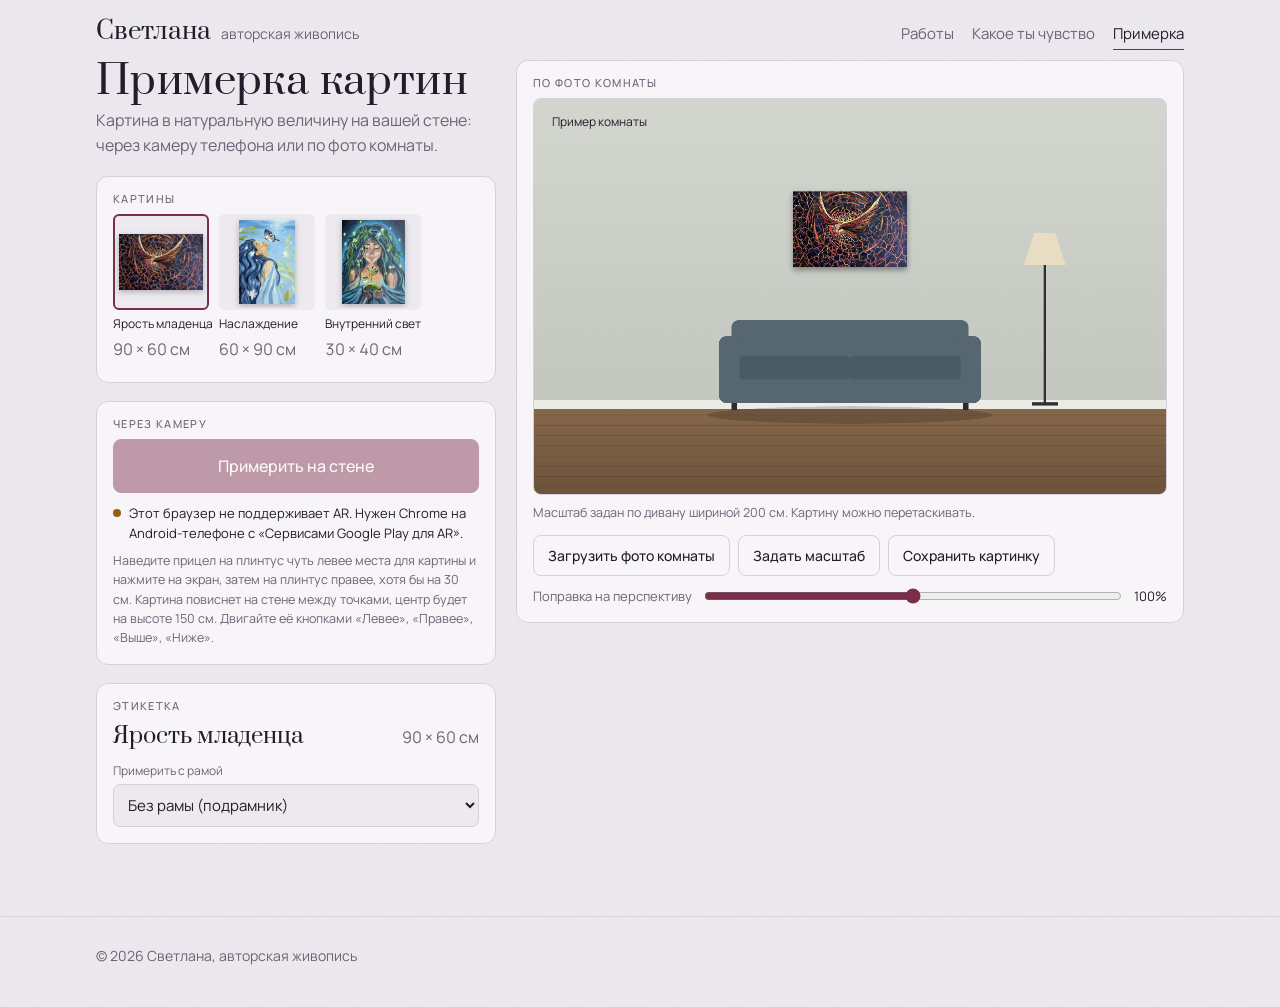
==== fit/index.html @ 1676d7b5 "Многостраничный сайт: главная, работы, страницы работ, опрос и примерка Co-Authored-By: Claude Opus " ====
<!doctype html>
<html lang="ru">
<head>
<meta charset="utf-8">
<meta name="viewport" content="width=device-width, initial-scale=1, viewport-fit=cover">
<title>Примерить картину у себя на стене</title>
<meta name="description" content="Картина в натуральную величину у тебя дома: через камеру телефона или на фото комнаты.">
<link rel="canonical" href="https://svtrubl.github.io/primerka/fit/">
<meta property="og:type" content="website">
<meta property="og:site_name" content="Светлана — авторская живопись">
<meta property="og:locale" content="ru_RU">
<meta property="og:title" content="Примерить картину у себя на стене">
<meta property="og:description" content="Картина в натуральную величину у тебя дома: через камеру телефона или на фото комнаты.">
<meta property="og:url" content="https://svtrubl.github.io/primerka/fit/">
<meta property="og:image" content="https://svtrubl.github.io/primerka/img/og/fit.jpg">
<meta property="og:image:width" content="1200">
<meta property="og:image:height" content="630">
<meta name="twitter:card" content="summary_large_image">
<meta name="theme-color" content="#ECE9EF" media="(prefers-color-scheme: light)">
<meta name="theme-color" content="#16131B" media="(prefers-color-scheme: dark)">
<link rel="icon" href="../assets/icon.svg" type="image/svg+xml">
<link rel="preconnect" href="https://fonts.googleapis.com">
<link rel="preconnect" href="https://fonts.gstatic.com" crossorigin>
<link rel="stylesheet" href="https://fonts.googleapis.com/css2?family=Prata&family=Manrope:wght@400;500;600&display=swap">
<link rel="stylesheet" href="../assets/style.css">
<link rel="stylesheet" href="../assets/fit.css">
<script>window.SITE = {"contact": "", "short": "ссылка в профиле художника"};</script>
<script src="../assets/fit.js" defer></script>
</head>
<body>
<header class="site-head">
  <div class="wrap">
    <a class="logo" href="../"><b>Светлана</b><span>авторская живопись</span></a>
    <nav class="nav" aria-label="Разделы"><a href="../works/">Работы</a><a href="../mood/">Какое ты чувство</a><a href="../fit/" aria-current="page">Примерка</a></nav>
  </div>
</header>
<main class="wrap fit-page">
<div class="chrome-bar" id="chromeBar" hidden>
  <p>Примерка через камеру работает только в Chrome.</p>
  <div class="row">
    <a class="btn primary" id="chromeLink" href="#">Открыть в Chrome</a>
    <button class="btn" type="button" id="copyLink">Скопировать адрес</button>
  </div>
  <p class="note" id="siteAddr"></p>
</div>
<div class="app">
  <div class="col">
    <div class="fit-intro">
      <h1>Примерка картин</h1>
      <p>Картина в натуральную величину на вашей стене: через камеру телефона или по фото комнаты.</p>
    </div>

    <section class="panel" aria-labelledby="h-works">
      <h2 class="eyebrow" id="h-works">Картины</h2>
      <div class="strip" id="strip"></div>
    </section>

    <section class="panel" aria-labelledby="h-ar">
      <h2 class="eyebrow" id="h-ar">Через камеру</h2>
      <button class="btn primary big" id="arStart" disabled>Примерить на стене</button>
      <p class="status" id="arStatus" data-state="">Проверяю, поддерживает ли телефон примерку через камеру…</p>
      <p class="note">Наведите прицел на плинтус чуть левее места для картины и нажмите на экран, затем на плинтус правее, хотя бы на 30 см. Картина повиснет на стене между точками, центр будет на высоте 150 см. Двигайте её кнопками «Левее», «Правее», «Выше», «Ниже».</p>
    </section>

    <section class="panel label" aria-labelledby="h-label">
      <h2 class="eyebrow" id="h-label" style="margin:0">Этикетка</h2>
      <div class="title-row">
        <p class="lbl-name" id="lblName"></p>
        <span class="outer" id="outerSize"></span>
      </div>
      <label class="f">Примерить с рамой<select id="pFrame"></select></label>
    </section>
  </div>

  <div class="col col-r">
    <section class="panel" aria-labelledby="h-photo">
      <h2 class="eyebrow" id="h-photo">По фото комнаты</h2>
      <div class="stage">
        <canvas id="photoCanvas" width="1600" height="1000" aria-label="Фото комнаты с картиной. Перетащите картину пальцем или мышью."></canvas>
        <span class="badge" id="roomBadge">Пример комнаты</span>
      </div>
      <p class="note" id="scaleNote"></p>
      <div class="tools">
        <div class="row">
          <label class="btn" for="roomFile">Загрузить фото комнаты</label>
          <input type="file" id="roomFile" accept="image/*">
          <button class="btn" id="calibBtn">Задать масштаб</button>
          <button class="btn ghost" id="saveBtn">Сохранить картинку</button>
        </div>
        <form id="calibForm" hidden>
          <label class="f">Расстояние между отметками, см<input type="number" id="calibCm" min="1" step="1" inputmode="decimal" placeholder="например, 80"></label>
          <button class="btn primary" type="submit">Применить</button>
          <button class="btn ghost" type="button" id="calibCancel">Отмена</button>
        </form>
        <div class="slider"><span>Поправка на перспективу</span><input type="range" id="fine" min="50" max="150" value="100"><output id="fineOut">100%</output></div>
      </div>
    </section>
  </div>
</div>

<div id="xrOverlay" hidden>
  <div id="xrAim" aria-hidden="true"></div>
  <div id="xrFlash" role="status" hidden></div>
  <div class="xr-top">
    <div class="xr-hint" id="xrHint">Ищу пол…</div>
    <button class="xr-btn" id="xrExit">Выйти</button>
  </div>
  <div class="xr-panel" id="xrPanel">
    <div class="xr-info" id="xrInfo"></div>
    <div class="xr-steps">
      <span class="xr-step" id="xrStep1" data-s="current"><i>1</i> Точка на плинтусе</span>
      <span class="xr-step" id="xrStep2" data-s="todo"><i>2</i> Вторая точка</span>
    </div>
    <div class="xr-strip" id="xrStrip"></div>
    <div class="xr-actions">
      <button class="xr-btn" id="xrLeft">← Левее</button>
      <button class="xr-btn" id="xrRight">Правее →</button>
      <button class="xr-btn" id="xrUp">↑ Выше</button>
      <button class="xr-btn" id="xrDown">↓ Ниже</button>
    </div>
    <button class="xr-btn" id="xrReset">Поставить точки заново</button>
  </div>
</div>

</main>
<footer class="site-foot">
  <div class="wrap">
    <span>© 2026 Светлана, авторская живопись</span>
    
  </div>
</footer>
</body>
</html>
---- assets/style.css ----
/* Общий стиль сайта «Светлана — авторская живопись».
   Стена галереи: приглушённый серо-сиреневый фон, краплак как единственный акцент,
   Prata для заголовков, Manrope для текста. Картины везде показаны в одном масштабе. */
:root{
  --bg:#ECE9EF; --surface:#F7F5F8; --paper:#F7F5F8; --ink:#221D2A; --muted:#6B6475; --line:#D6D0DC;
  --accent:#7B2D4A; --accent-ink:#FFFFFF; --accent-soft:#F1E3E9;
  --wall-top:#DDD8E0; --wall-bottom:#D2CCD6; --plinth:#F4F2F6; --floor:#8A6B52;
  --ok:#2F7A55; --off:#9A5B17;
  --f-display:"Prata",Georgia,serif;
  --f-body:"Manrope","Segoe UI",system-ui,-apple-system,Roboto,sans-serif;
  --r:12px;
  --gutter:max(16px,env(safe-area-inset-left,0px));
  --max:1120px;
  color-scheme:light;
}
@media (prefers-color-scheme: dark){:root:not([data-theme="light"]){
  --bg:#16131B; --surface:#201C27; --paper:#201C27; --ink:#EDE8F2; --muted:#A79FB2; --line:#3A3442;
  --accent:#D07A98; --accent-ink:#1A0F15; --accent-soft:#3A2230;
  --wall-top:#26212D; --wall-bottom:#1F1B25; --plinth:#35303D; --floor:#4A3A2E;
  --ok:#6FCB93; --off:#E2A35C; color-scheme:dark}}
:root[data-theme="dark"]{
  --bg:#16131B; --surface:#201C27; --paper:#201C27; --ink:#EDE8F2; --muted:#A79FB2; --line:#3A3442;
  --accent:#D07A98; --accent-ink:#1A0F15; --accent-soft:#3A2230;
  --wall-top:#26212D; --wall-bottom:#1F1B25; --plinth:#35303D; --floor:#4A3A2E;
  --ok:#6FCB93; --off:#E2A35C; color-scheme:dark}

*{box-sizing:border-box}
[hidden]{display:none!important}
html{-webkit-text-size-adjust:100%}
body{margin:0;background:var(--bg);color:var(--ink);font:16px/1.55 var(--f-body);
  /* фактура холста: едва заметное зерно */
  background-image:url("data:image/svg+xml,%3Csvg xmlns='http://www.w3.org/2000/svg' width='160' height='160'%3E%3Cfilter id='n'%3E%3CfeTurbulence type='fractalNoise' baseFrequency='.9' numOctaves='2' stitchTiles='stitch'/%3E%3CfeColorMatrix values='0 0 0 0 .5 0 0 0 0 .45 0 0 0 0 .55 0 0 0 .06 0'/%3E%3C/filter%3E%3Crect width='100%25' height='100%25' filter='url(%23n)'/%3E%3C/svg%3E");}
img{max-width:100%}
a{color:inherit}
:focus-visible{outline:2px solid var(--accent);outline-offset:3px}
.wrap{max-width:var(--max);margin:0 auto;padding-inline:var(--gutter)}

/* ---------- шапка ---------- */
.site-head{padding-block:18px 10px}
.site-head .wrap{display:flex;align-items:baseline;justify-content:space-between;gap:12px 24px;flex-wrap:wrap}
.logo{text-decoration:none;display:flex;align-items:baseline;gap:10px;flex-wrap:wrap}
.logo b{font:400 24px/1 var(--f-display)}
.logo span{font-size:14px;color:var(--muted)}
.nav{display:flex;gap:4px 18px;flex-wrap:wrap;font-size:15px}
.nav a{text-decoration:none;color:var(--muted);padding:4px 0;border-bottom:1.5px solid transparent}
.nav a:hover{color:var(--ink)}
.nav a[aria-current="page"]{color:var(--ink);border-bottom-color:var(--accent)}

/* ---------- подвал ---------- */
.site-foot{margin-top:72px;padding-block:28px 40px;border-top:1px solid var(--line);color:var(--muted);font-size:14px}
.site-foot .wrap{display:flex;justify-content:space-between;gap:12px 24px;flex-wrap:wrap}
.site-foot a{color:var(--ink)}
.contacts{display:flex;gap:16px;flex-wrap:wrap}

/* ---------- кнопки ---------- */
.button{display:inline-flex;align-items:center;justify-content:center;gap:8px;text-decoration:none;cursor:pointer;
  font:600 16px/1.2 var(--f-body);padding:14px 22px;border-radius:999px;border:0;background:var(--accent);color:var(--accent-ink)}
.button:hover{filter:brightness(1.08)}
.button.quiet{background:transparent;color:var(--ink);box-shadow:inset 0 0 0 1px var(--line)}
.button.quiet:hover{box-shadow:inset 0 0 0 1px var(--muted);filter:none}
.actions{display:flex;flex-wrap:wrap;gap:10px}

/* ---------- типографика ---------- */
h1,h2,h3{font-family:var(--f-display);font-weight:400;text-wrap:balance;margin:0}
.lead{font-size:clamp(17px,2.2vw,19px);color:var(--muted);max-width:52ch;margin:0}

/* ---------- стена: картины в одном масштабе ----------
   --k — пикселей на сантиметр. Ширина картины = w × --k, поэтому
   90 × 60 всегда втрое шире 30 × 40, на любом экране. */
.wall{--k:min(4px,calc((100vw - 64px) / 210));position:relative;
  background:linear-gradient(var(--wall-top),var(--wall-bottom));border-radius:4px;
  padding:clamp(28px,6vw,64px) clamp(16px,4vw,48px) 0;overflow:hidden}
.wall::after{content:"";display:block;height:14px;margin-inline:calc(-1 * clamp(16px,4vw,48px));
  background:var(--plinth);border-bottom:clamp(10px,2vw,18px) solid var(--floor)}
/* как в галерее: центры картин на одной высоте */
.hang{display:flex;align-items:center;justify-content:center;gap:calc(var(--k) * 16);flex-wrap:nowrap;
  padding-bottom:clamp(28px,5vw,56px)}
.piece{display:flex;flex-direction:column;gap:12px;text-decoration:none;color:inherit;flex:0 0 auto}
.piece .canvas{display:block;width:calc(var(--w) * var(--k));aspect-ratio:var(--w) / var(--h);
  box-shadow:0 1px 1px rgba(0,0,0,.18),0 calc(var(--k)*4) calc(var(--k)*6) calc(var(--k)*-2) rgba(20,10,30,.45);
  background:var(--line);overflow:hidden}
.piece .canvas img{display:block;width:100%;height:100%;object-fit:cover}
.piece:hover .canvas{outline:2px solid var(--accent);outline-offset:4px}
.tag{font-size:13px;line-height:1.35;color:var(--muted);max-width:calc(var(--w) * var(--k) + 40px)}
.tag b{display:block;font:400 15px/1.3 var(--f-display);color:var(--ink)}
.scale-note{font-size:13px;color:var(--muted);margin:10px 0 0}

@media (prefers-reduced-motion:reduce){*{transition:none!important;animation:none!important}}

/* на узком экране подписи под картинами на общей стене не помещаются: картины кликабельны и ведут на свои страницы */
@media (max-width:620px){
  .wall:not(.wall-big) .tag{display:none}
  .wall:not(.wall-big){--k:calc((100vw - 64px) / 200)}
}
---- assets/fit.css ----
/* Примерка картин: стили страницы /fit/ (перенесены из прежнего index.html без изменений логики) */
*{box-sizing:border-box}
[hidden]{display:none!important}
.chrome-bar{margin:0 0 16px;background:var(--accent-soft);border:1px solid var(--accent);border-radius:var(--r);padding:14px 16px;display:grid;gap:10px}
.chrome-bar p{margin:0;font-weight:500}
.chrome-bar .note{font-weight:400;overflow-wrap:anywhere}
a.btn{text-decoration:none}
.app{display:grid;gap:20px;grid-template-columns:minmax(0,1fr)}
@media (min-width:900px){.app{grid-template-columns:minmax(0,400px) minmax(0,1fr);align-items:start}
  .col-r{position:sticky;top:16px}}
.col{display:flex;flex-direction:column;gap:18px;min-width:0}

.fit-intro h1{font:400 clamp(28px,5vw,40px)/1.05 var(--f-display);margin:0 0 6px;letter-spacing:.01em;text-wrap:balance}
.fit-intro p{margin:0;color:var(--muted);max-width:58ch}

.eyebrow{font:500 11px/1 var(--f-body);letter-spacing:.12em;text-transform:uppercase;color:var(--muted);margin:0 0 10px}
.panel{background:var(--surface);border:1px solid var(--line);border-radius:var(--r);padding:16px}

/* works strip */
.strip{display:flex;gap:10px;overflow-x:auto;padding-bottom:4px;scrollbar-width:thin}
.work{flex:0 0 auto;width:96px;display:flex;flex-direction:column;gap:6px;background:none;border:0;padding:0;color:inherit;font:inherit;text-align:left;cursor:pointer}
.work .pic{height:96px;width:96px;border-radius:6px;background:var(--bg);display:grid;place-items:center;border:2px solid transparent;overflow:hidden}
.work img{max-height:84px;max-width:84px;box-shadow:0 2px 6px rgba(0,0,0,.25)}
.work[aria-pressed="true"] .pic{border-color:var(--accent)}
.work .cap{font-size:12px;line-height:1.25;overflow:hidden;text-overflow:ellipsis;white-space:nowrap}
.work .dim{font:12px var(--f-mono);color:var(--muted);font-variant-numeric:tabular-nums}
.work.add .pic{border:1.5px dashed var(--line);font:300 34px/1 var(--f-body);color:var(--muted)}

/* museum label editor */
.label{display:grid;gap:12px}
.label .title-row{display:flex;justify-content:space-between;gap:12px;align-items:baseline;flex-wrap:wrap}
.lbl-name{font:400 22px/1.2 var(--f-display);margin:0;text-wrap:balance}
.label .outer{font:13px var(--f-mono);color:var(--muted);font-variant-numeric:tabular-nums}
.fields{display:grid;grid-template-columns:1fr 1fr;gap:10px}
.fields .wide{grid-column:1/-1}
label.f{display:flex;flex-direction:column;gap:4px;font-size:12px;color:var(--muted)}
input[type=text],input[type=number],select{font:15px var(--f-body);color:var(--ink);background:var(--bg);border:1px solid var(--line);border-radius:7px;padding:9px 10px;width:100%;min-width:0}
input[type=number]{font-family:var(--f-mono);font-variant-numeric:tabular-nums}
.chk{display:flex;gap:8px;align-items:center;font-size:13px;color:var(--muted)}
.row{display:flex;gap:8px;flex-wrap:wrap;align-items:center}

button.btn,label.btn,a.btn{font:500 14px var(--f-body);border-radius:8px;padding:10px 14px;border:1px solid var(--line);background:var(--surface);color:var(--ink);cursor:pointer;display:inline-flex;align-items:center;gap:8px}
button.btn:hover,label.btn:hover{border-color:var(--muted)}
.btn.primary{background:var(--accent);color:var(--accent-ink);border-color:var(--accent)}
.btn.primary:disabled{opacity:.45;cursor:not-allowed}
.btn.ghost{background:none}
.btn.danger{color:var(--off)}
.btn.big{width:100%;justify-content:center;padding:15px 16px;font-size:16px}
:focus-visible{outline:2px solid var(--accent);outline-offset:2px}
input[type=file]{position:absolute;width:1px;height:1px;opacity:0;pointer-events:none}

.status{font-size:13px;margin:10px 0 0;display:flex;gap:8px;align-items:flex-start}
.status::before{content:"";flex:0 0 8px;height:8px;border-radius:50%;margin-top:6px;background:var(--muted)}
.status[data-state="ok"]::before{background:var(--ok)}
.status[data-state="off"]::before{background:var(--off)}
.note{font-size:12.5px;color:var(--muted);margin:8px 0 0}

/* photo mode */
.stage{position:relative;border-radius:8px;overflow:hidden;background:var(--bg);border:1px solid var(--line)}
#photoCanvas{display:block;width:100%;height:auto;touch-action:none;cursor:grab}
#photoCanvas.calib{cursor:crosshair}
.stage .badge{position:absolute;left:10px;top:10px;font:12px var(--f-body);background:var(--ov-bg);color:var(--ov-fg);padding:4px 8px;border-radius:999px}
.tools{display:grid;gap:10px;margin-top:12px}
.slider{display:flex;gap:10px;align-items:center;font-size:13px;color:var(--muted)}
.slider input{flex:1;min-width:0;accent-color:var(--accent)}
.slider output{font:13px var(--f-mono);min-width:4ch;text-align:right;color:var(--ink)}
#calibForm{display:flex;gap:8px;align-items:end;flex-wrap:wrap}
#calibForm label.f{flex:1 1 140px}

.toast{position:fixed;left:50%;bottom:calc(20px + env(safe-area-inset-bottom,0px));transform:translateX(-50%);background:var(--ink);color:var(--bg);padding:10px 14px;border-radius:8px;font-size:14px;z-index:50;max-width:calc(100% - 32px)}

/* AR overlay (sits over the live camera, one look in both themes) */
#xrOverlay{position:fixed;inset:0;z-index:100;pointer-events:none;display:flex;flex-direction:column;justify-content:space-between;
  padding:calc(12px + env(safe-area-inset-top,0px)) max(12px,env(safe-area-inset-right,0px)) calc(12px + env(safe-area-inset-bottom,0px)) max(12px,env(safe-area-inset-left,0px));color:var(--ov-fg);font-family:var(--f-body)}
#xrOverlay > *{pointer-events:auto}
.xr-top{position:relative;z-index:1;display:flex;justify-content:space-between;gap:10px;align-items:flex-start}
.xr-hint{background:var(--ov-bg);padding:9px 13px;border-radius:999px;font-size:14px;max-width:75%}
.xr-btn{background:var(--ov-bg);color:var(--ov-fg);border:1px solid var(--ov-line);border-radius:999px;padding:9px 14px;font:500 14px var(--f-body)}
.xr-panel{background:var(--ov-bg);border-radius:14px;padding:12px;display:grid;gap:10px}
.xr-info{font-size:13px;line-height:1.35}
.xr-info b{font-weight:600}
.xr-info .mono{font-family:var(--f-mono)}
.xr-debug{font:11px/1.35 var(--f-mono);color:#ffd84d;white-space:pre-wrap;word-break:break-word}
.xr-strip{display:flex;gap:8px;overflow-x:auto}
.xr-strip button{flex:0 0 auto;width:48px;height:48px;border-radius:8px;border:2px solid transparent;background:rgba(255,255,255,.1);padding:3px;display:grid;place-items:center}
.xr-strip button[aria-pressed="true"]{border-color:var(--ov-fg)}
.xr-strip img{max-width:38px;max-height:38px}

#xrOverlay > #xrAim{pointer-events:none;position:fixed;left:50%;top:60%;width:44px;height:44px;margin:-22px 0 0 -22px;border-radius:50%;
  border:3px solid rgba(200,200,200,.85);box-shadow:0 0 0 1px rgba(0,0,0,.35),inset 0 0 0 1px rgba(0,0,0,.35)}
#xrAim::after{content:"";position:absolute;left:50%;top:50%;width:6px;height:6px;margin:-3px 0 0 -3px;border-radius:50%;background:currentColor}
#xrAim{color:rgba(200,200,200,.85)}
#xrOverlay > #xrAim[data-state="floor"]{border-color:#ffc94d;color:#ffc94d}
#xrOverlay > #xrAim[data-state="wall"]{border-color:#fff;color:#fff}
.xr-steps{display:flex;gap:8px}
.xr-step{flex:1;display:flex;align-items:center;gap:8px;padding:7px 10px;border-radius:999px;border:1px solid var(--ov-line);font-size:13px;opacity:.6}
.xr-step i{font-style:normal;width:22px;height:22px;border-radius:50%;display:grid;place-items:center;border:1.5px solid currentColor;font-size:12px;flex:0 0 auto}
.xr-step[data-s="current"]{opacity:1;border-color:#ffc94d;color:#ffc94d}
.xr-step[data-s="done"]{opacity:1;background:#2f8f5b;border-color:#2f8f5b;color:#fff}
.xr-actions{display:grid;grid-template-columns:repeat(4,1fr);gap:6px}
.xr-actions .xr-btn{padding:9px 4px}
.xr-btn:disabled{opacity:.35}
#xrOverlay > #xrFlash{pointer-events:none;position:fixed;left:50%;top:60%;transform:translate(-50%,-150%);background:#2f8f5b;color:#fff;font:600 15px var(--f-body);padding:10px 16px;border-radius:12px;white-space:nowrap;max-width:calc(100% - 32px);overflow:hidden;text-overflow:ellipsis;box-shadow:0 4px 16px rgba(0,0,0,.35)}
#xrFlash[data-kind="warn"]{background:#b36b12}
#xrFlash.show{animation:pop .25s ease-out}
@keyframes pop{from{transform:translate(-50%,-110%) scale(.85);opacity:0}to{transform:translate(-50%,-150%) scale(1);opacity:1}}
#xrOverlay > #xrAim[data-state="off"]{display:none}
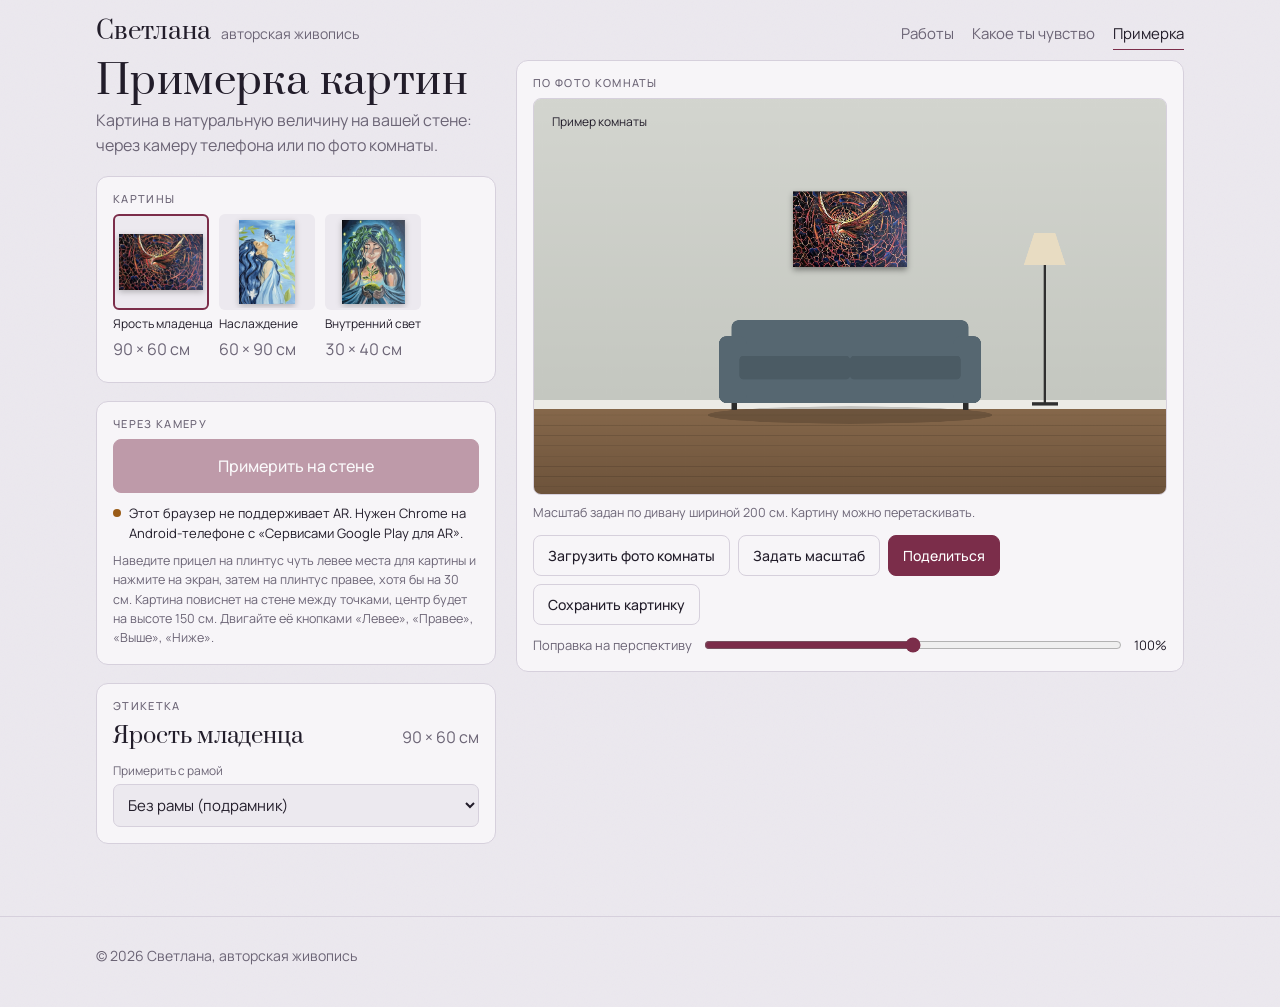
==== commit 440d2939: "Примерка: «Поделиться» по фото и через камеру Снимок с подписью и ссылкой fit/?work=, окно с отправк" ====
--- a/fit/index.html
+++ b/fit/index.html
@@ -85,6 +85,7 @@
           <label class="btn" for="roomFile">Загрузить фото комнаты</label>
           <input type="file" id="roomFile" accept="image/*">
           <button class="btn" id="calibBtn">Задать масштаб</button>
+          <button class="btn primary" id="shareBtn">Поделиться</button>
           <button class="btn ghost" id="saveBtn">Сохранить картинку</button>
         </div>
         <form id="calibForm" hidden>
@@ -118,9 +119,26 @@
       <button class="xr-btn" id="xrUp">↑ Выше</button>
       <button class="xr-btn" id="xrDown">↓ Ниже</button>
     </div>
-    <button class="xr-btn" id="xrReset">Поставить точки заново</button>
+    <div class="xr-row2">
+      <button class="xr-btn" id="xrReset">Поставить точки заново</button>
+      <button class="xr-btn xr-share" id="xrShare" disabled>Поделиться</button>
+    </div>
   </div>
 </div>
+
+<dialog id="shareDlg" aria-labelledby="shareTitle">
+  <form method="dialog" class="share-box">
+    <h2 id="shareTitle">Картина у тебя на стене</h2>
+    <img id="shareImg" alt="Снимок комнаты с картиной">
+    <p class="note" id="shareNote"></p>
+    <div class="row">
+      <button class="btn primary" type="button" id="shareGo">Поделиться</button>
+      <button class="btn" type="button" id="shareSave">Сохранить картинку</button>
+      <button class="btn" type="button" id="shareCopy">Скопировать ссылку</button>
+    </div>
+    <button class="btn ghost share-close" value="close">Закрыть</button>
+  </form>
+</dialog>
 
 </main>
 <footer class="site-foot">
--- a/assets/fit.css
+++ b/assets/fit.css
@@ -105,3 +105,15 @@
 #xrFlash.show{animation:pop .25s ease-out}
 @keyframes pop{from{transform:translate(-50%,-110%) scale(.85);opacity:0}to{transform:translate(-50%,-150%) scale(1);opacity:1}}
 #xrOverlay > #xrAim[data-state="off"]{display:none}
+
+/* «Поделиться»: окно с готовой картинкой и кнопка в режиме камеры */
+.xr-row2{display:grid;grid-template-columns:1fr 1fr;gap:6px}
+.xr-share:not(:disabled){background:#7B2D4A;border-color:#7B2D4A}
+#shareDlg{border:0;border-radius:16px;padding:0;background:var(--surface);color:var(--ink);
+  width:min(560px,calc(100% - 24px));max-height:calc(100% - 24px)}
+#shareDlg::backdrop{background:rgba(20,16,24,.6)}
+.share-box{display:grid;gap:12px;padding:16px}
+.share-box h2{font:400 22px/1.2 var(--f-display);margin:0}
+.share-box img{width:100%;max-height:60vh;object-fit:contain;border-radius:8px;background:var(--bg)}
+.share-box .note{margin:0}
+.share-close{justify-self:start}
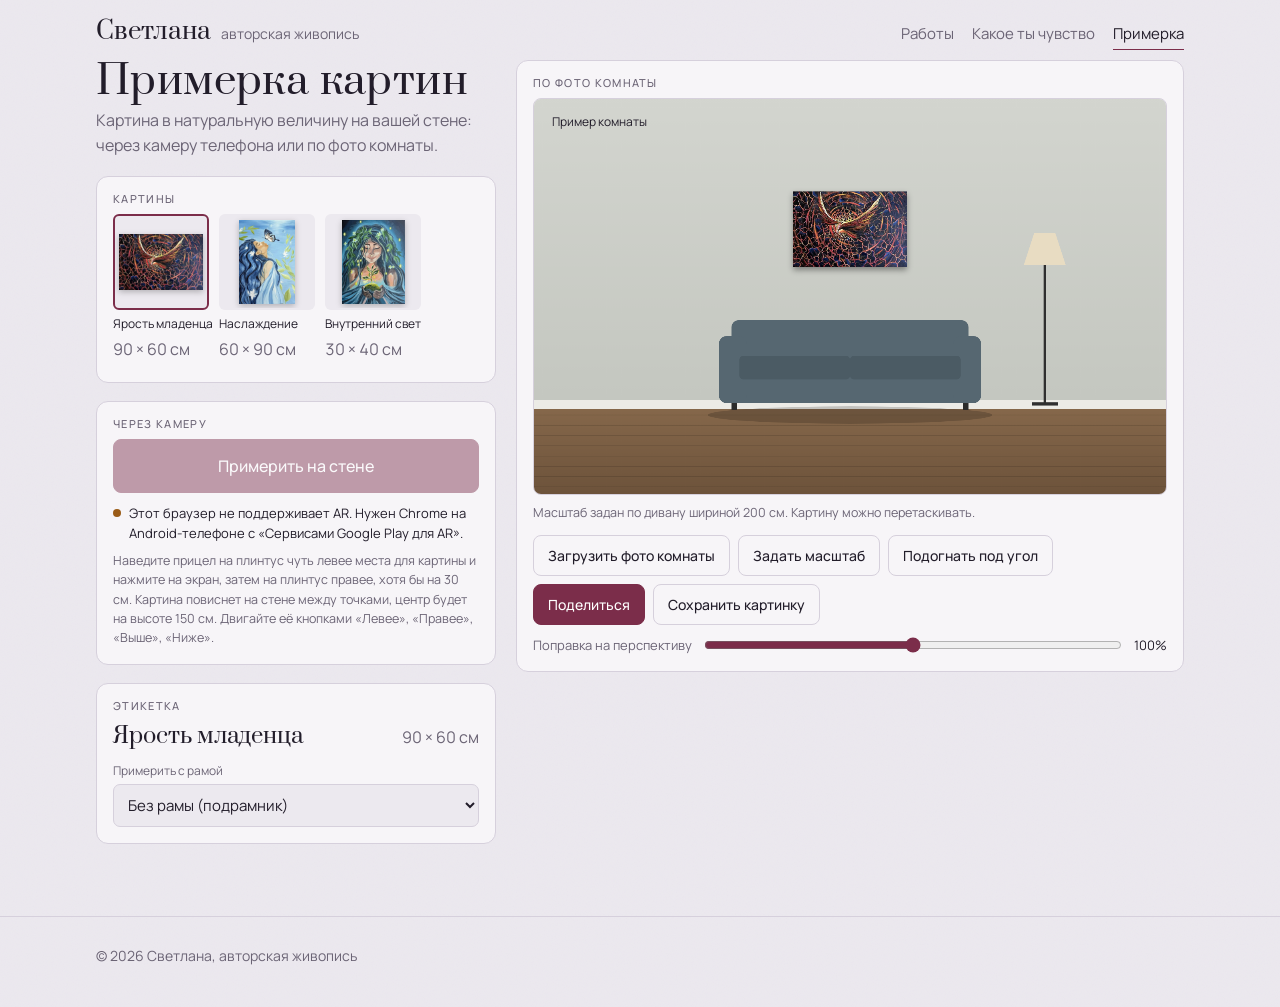
==== commit dde5bcc5: "Примерка по фото: «Подогнать под угол» — перспектива по четырём уголкам Co-Authored-By: Claude Opus " ====
--- a/fit/index.html
+++ b/fit/index.html
@@ -85,6 +85,8 @@
           <label class="btn" for="roomFile">Загрузить фото комнаты</label>
           <input type="file" id="roomFile" accept="image/*">
           <button class="btn" id="calibBtn">Задать масштаб</button>
+          <button class="btn" id="warpBtn">Подогнать под угол</button>
+          <button class="btn ghost" id="warpReset" hidden>Сбросить угол</button>
           <button class="btn primary" id="shareBtn">Поделиться</button>
           <button class="btn ghost" id="saveBtn">Сохранить картинку</button>
         </div>
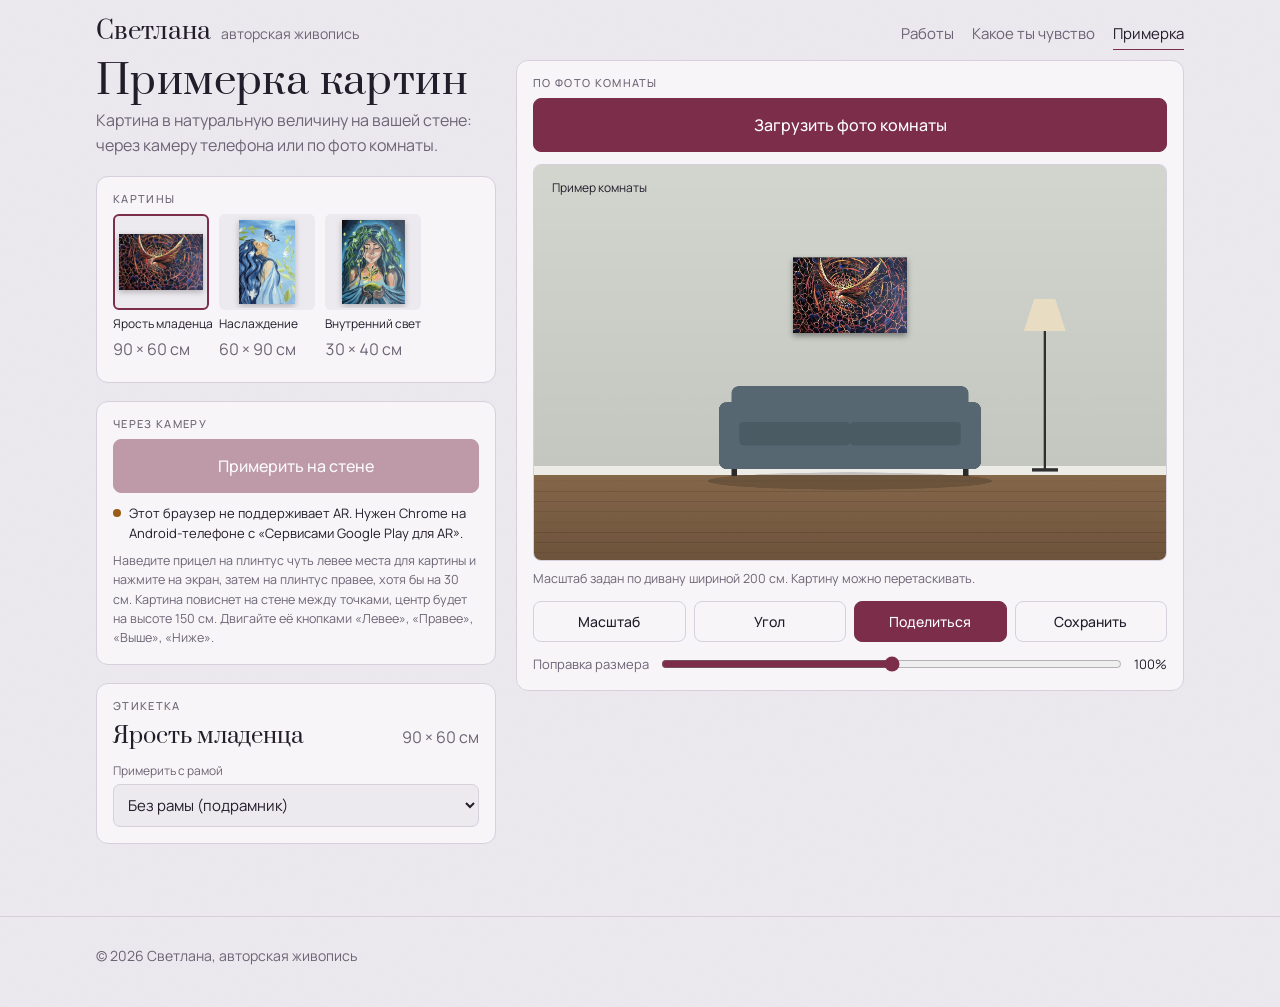
==== commit 8261bc02: "Примерка по фото: загрузка над снимком, линейка с сантиметрами, угол кнопками −/+ Co-Authored-By: Cl" ====
--- a/fit/index.html
+++ b/fit/index.html
@@ -75,28 +75,44 @@
   <div class="col col-r">
     <section class="panel" aria-labelledby="h-photo">
       <h2 class="eyebrow" id="h-photo">По фото комнаты</h2>
-      <div class="stage">
+      <label class="btn primary big upload" for="roomFile">Загрузить фото комнаты</label>
+      <input type="file" id="roomFile" accept="image/*">
+      <div class="stage" id="stage">
         <canvas id="photoCanvas" width="1600" height="1000" aria-label="Фото комнаты с картиной. Перетащите картину пальцем или мышью."></canvas>
         <span class="badge" id="roomBadge">Пример комнаты</span>
+        <div class="ruler" id="ruler" hidden>
+          <div class="ruler-line" id="rulerLine" aria-hidden="true"></div>
+          <button type="button" class="ruler-end" id="rulerTop" aria-label="Верхний конец линейки"></button>
+          <button type="button" class="ruler-end" id="rulerBottom" aria-label="Нижний конец линейки"></button>
+          <form class="ruler-box" id="rulerForm">
+            <input type="number" id="rulerCm" min="1" step="1" inputmode="numeric" placeholder="270" aria-label="Высота в сантиметрах">
+            <span>см</span>
+            <button type="submit">OK</button>
+          </form>
+        </div>
       </div>
       <p class="note" id="scaleNote"></p>
-      <div class="tools">
-        <div class="row">
-          <label class="btn" for="roomFile">Загрузить фото комнаты</label>
-          <input type="file" id="roomFile" accept="image/*">
-          <button class="btn" id="calibBtn">Задать масштаб</button>
-          <button class="btn" id="warpBtn">Подогнать под угол</button>
-          <button class="btn ghost" id="warpReset" hidden>Сбросить угол</button>
-          <button class="btn primary" id="shareBtn">Поделиться</button>
-          <button class="btn ghost" id="saveBtn">Сохранить картинку</button>
+      <div class="angle-box" id="angleBox" hidden>
+        <div class="seg sides" role="group" aria-label="Какую сторону менять">
+          <button type="button" class="seg-b" data-side="l" aria-pressed="true">Слева</button>
+          <button type="button" class="seg-b" data-side="r" aria-pressed="false">Справа</button>
+          <button type="button" class="seg-b" data-side="t" aria-pressed="false">Сверху</button>
+          <button type="button" class="seg-b" data-side="b" aria-pressed="false">Снизу</button>
         </div>
-        <form id="calibForm" hidden>
-          <label class="f">Расстояние между отметками, см<input type="number" id="calibCm" min="1" step="1" inputmode="decimal" placeholder="например, 80"></label>
-          <button class="btn primary" type="submit">Применить</button>
-          <button class="btn ghost" type="button" id="calibCancel">Отмена</button>
-        </form>
-        <div class="slider"><span>Поправка на перспективу</span><input type="range" id="fine" min="50" max="150" value="100"><output id="fineOut">100%</output></div>
+        <div class="angle-row">
+          <button type="button" class="btn step" id="angleMinus" aria-label="Уменьшить сторону">−</button>
+          <button type="button" class="btn step" id="anglePlus" aria-label="Увеличить сторону">+</button>
+          <button type="button" class="btn ghost" id="angleReset">Ровно</button>
+          <button type="button" class="btn primary" id="angleDone">Готово</button>
+        </div>
       </div>
+      <div class="toolbar">
+        <button class="btn" id="calibBtn">Масштаб</button>
+        <button class="btn" id="warpBtn">Угол</button>
+        <button class="btn primary" id="shareBtn">Поделиться</button>
+        <button class="btn" id="saveBtn">Сохранить</button>
+      </div>
+      <div class="slider"><span>Поправка размера</span><input type="range" id="fine" min="50" max="150" value="100"><output id="fineOut">100%</output></div>
     </section>
   </div>
 </div>
--- a/assets/fit.css
+++ b/assets/fit.css
@@ -64,8 +64,6 @@
 .slider{display:flex;gap:10px;align-items:center;font-size:13px;color:var(--muted)}
 .slider input{flex:1;min-width:0;accent-color:var(--accent)}
 .slider output{font:13px var(--f-mono);min-width:4ch;text-align:right;color:var(--ink)}
-#calibForm{display:flex;gap:8px;align-items:end;flex-wrap:wrap}
-#calibForm label.f{flex:1 1 140px}
 
 .toast{position:fixed;left:50%;bottom:calc(20px + env(safe-area-inset-bottom,0px));transform:translateX(-50%);background:var(--ink);color:var(--bg);padding:10px 14px;border-radius:8px;font-size:14px;z-index:50;max-width:calc(100% - 32px)}
 
@@ -117,3 +115,34 @@
 .share-box img{width:100%;max-height:60vh;object-fit:contain;border-radius:8px;background:var(--bg)}
 .share-box .note{margin:0}
 .share-close{justify-self:start}
+
+/* фото комнаты: загрузка сверху, линейка на снимке, угол кнопками */
+.upload{margin-bottom:12px}
+.toolbar{display:grid;grid-template-columns:1fr 1fr;gap:8px;margin-top:12px}
+.toolbar .btn{justify-content:center;padding:10px 8px}
+@media (min-width:520px){.toolbar{grid-template-columns:repeat(4,1fr)}}
+.slider{margin-top:12px}
+
+.ruler{position:absolute;inset:0;pointer-events:none}
+.ruler > *{pointer-events:auto}
+.ruler-line{touch-action:none}
+.ruler-line{position:absolute;width:14px;margin-left:-7px;cursor:ew-resize;
+  background:repeating-linear-gradient(to bottom,#ffd400 0 2px,transparent 2px 12px) right/6px 100% no-repeat,
+             linear-gradient(#ffd400,#ffd400) center/3px 100% no-repeat;
+  filter:drop-shadow(0 0 1.5px rgba(0,0,0,.8))}
+.ruler-end{position:absolute;width:36px;height:36px;margin:-18px 0 0 -18px;border-radius:50%;padding:0;cursor:ns-resize;
+  background:rgba(255,212,0,.35);border:3px solid #ffd400;box-shadow:0 0 0 1px rgba(0,0,0,.45);touch-action:none}
+.ruler-end::after{content:"";position:absolute;left:50%;top:50%;width:8px;height:8px;margin:-4px 0 0 -4px;border-radius:50%;background:#ffd400}
+.ruler-box{position:absolute;display:flex;align-items:center;gap:4px;transform:translateY(-50%);
+  background:rgba(20,16,24,.82);color:#fff;border-radius:10px;padding:5px 6px;font:500 14px var(--f-body)}
+.ruler-box input{width:64px;font:600 16px var(--f-body);padding:6px;border-radius:6px;border:0;background:#fff;color:#221D2A}
+.ruler-box button{font:600 14px var(--f-body);border:0;border-radius:6px;padding:7px 10px;background:#ffd400;color:#221D2A;cursor:pointer}
+
+.angle-box{display:grid;gap:10px;background:var(--accent-soft);border:1px solid var(--accent);border-radius:10px;padding:12px;margin-top:10px}
+.seg{display:grid;grid-template-columns:repeat(4,1fr);border:1px solid var(--line);border-radius:8px;overflow:hidden;background:var(--surface)}
+.seg-b{font:500 13px var(--f-body);color:var(--ink);background:none;border:0;padding:9px 4px;cursor:pointer;white-space:nowrap}
+.seg-b + .seg-b{border-left:1px solid var(--line)}
+.seg-b[aria-pressed="true"]{background:var(--accent);color:var(--accent-ink)}
+.angle-row{display:grid;grid-template-columns:52px 52px 1fr 1fr;gap:8px}
+.angle-row .btn{justify-content:center;padding:10px 6px}
+.btn.step{font-size:22px;line-height:1;padding:8px 0}
